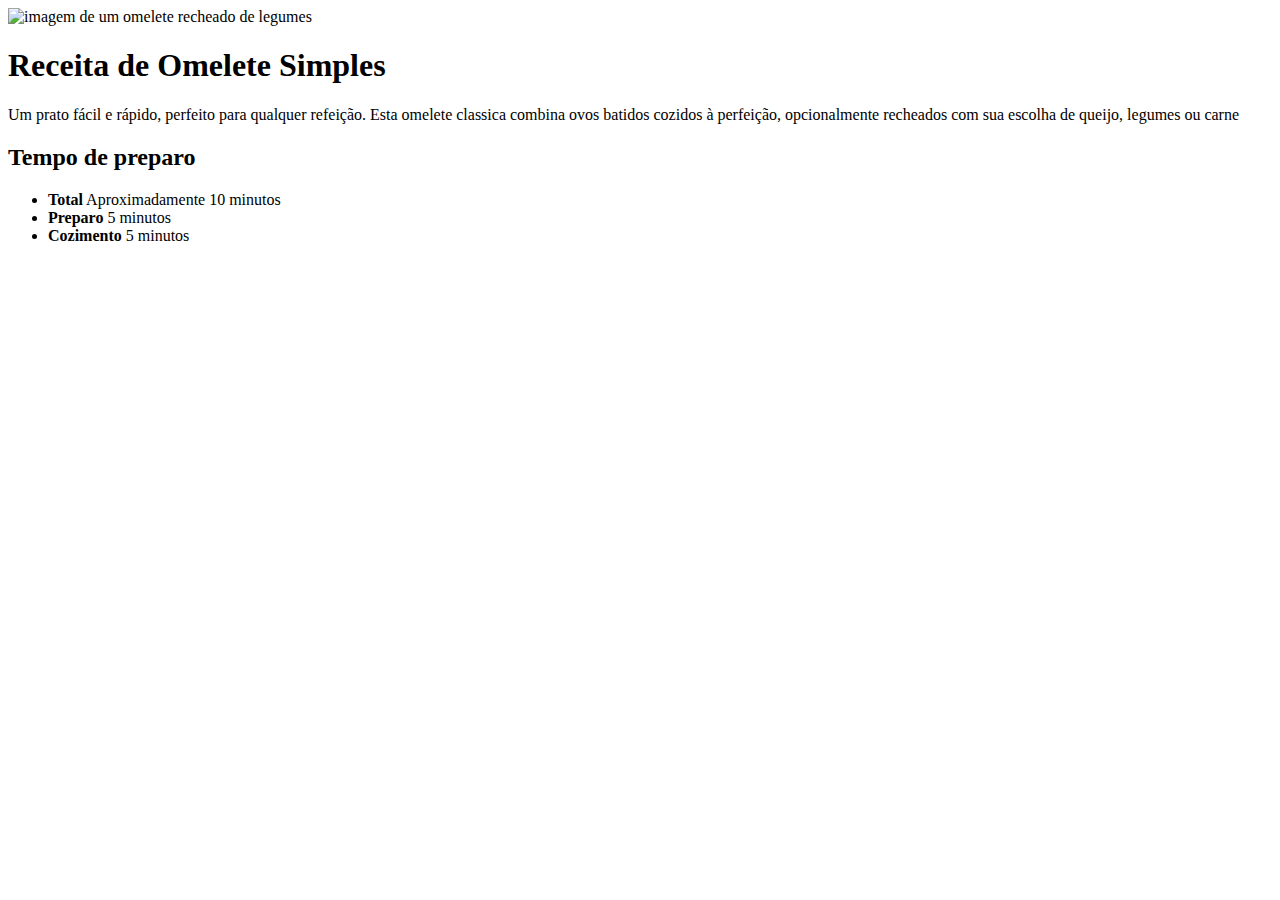
==== assets/index.html @ 8589ca60 "segundo commit do HTML" ====
<!DOCTYPE html>
<html lang="pt-BR">
<head>
    <meta charset="UTF-8">
    <meta name="viewport" content="width=device-width, initial-scale=1.0">
    <title>Receita do Omelete</title>
</head>
<body>
    <div>
        <img src="./image-omelette.jpeg" alt="imagem de um omelete recheado de legumes">

        <h1> Receita de Omelete Simples</h1>
        <p>Um prato fácil e rápido, perfeito para qualquer refeição. Esta omelete classica combina ovos batidos cozidos à perfeição, opcionalmente recheados com sua escolha de queijo, legumes ou carne</p>

        <div>
            <h2>Tempo de preparo</h2>
            
            <ul>
                <li>
                    <strong>Total</strong> Aproximadamente 10 minutos
                </li>
                <li>
                    <strong>Preparo</strong> 5 minutos
                </li>
                <li>
                    <strong>Cozimento</strong> 5 minutos
                </li>
            </ul>
        </div>
    </div>
</body>
</html>
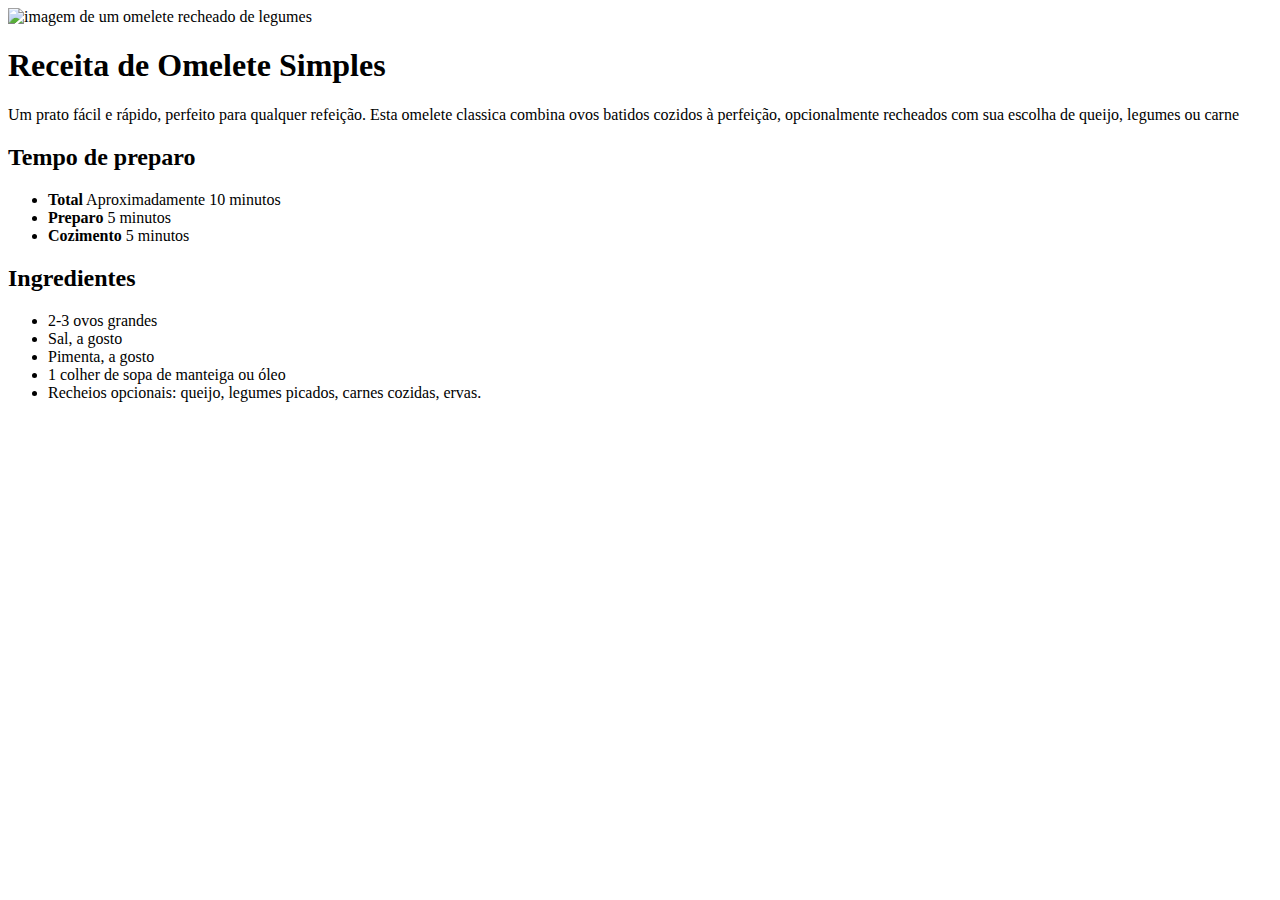
==== commit c4b026c2: "terceiro commit HTML" ====
--- a/assets/index.html
+++ b/assets/index.html
@@ -27,6 +27,18 @@
                 </li>
             </ul>
         </div>
+
+        <div>
+            <h2>Ingredientes</h2>
+
+            <ul>
+                <li>2-3 ovos grandes</li>
+                <li> Sal, a gosto</li>
+                <li>Pimenta, a gosto</li>
+                <li>1 colher de sopa de manteiga ou óleo</li>
+                <li>Recheios opcionais: queijo, legumes picados, carnes cozidas, ervas. </li>
+            </ul>
+        </div>
     </div>
 </body>
 </html>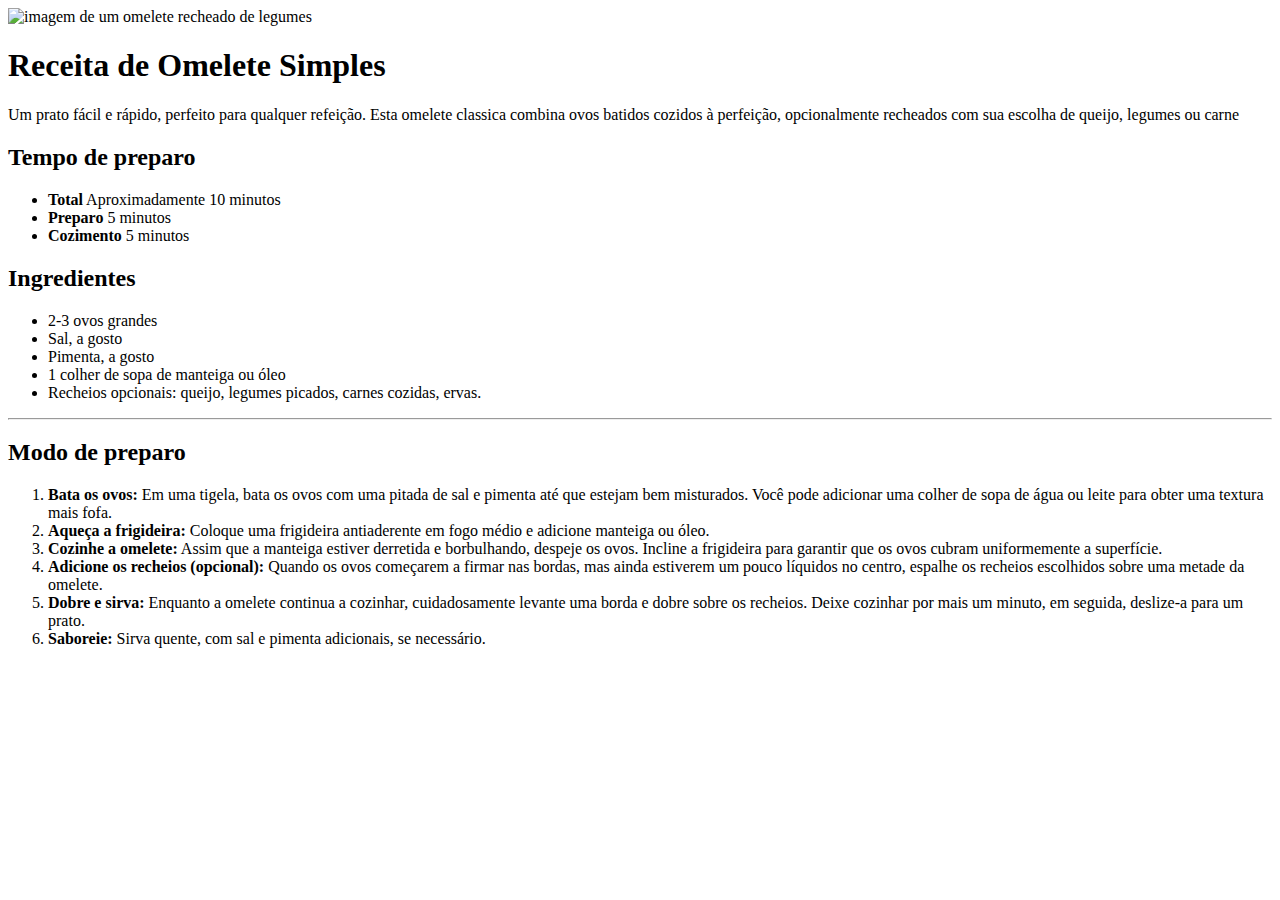
==== commit 8cdd473a: "quarto commit do html" ====
--- a/assets/index.html
+++ b/assets/index.html
@@ -39,6 +39,35 @@
                 <li>Recheios opcionais: queijo, legumes picados, carnes cozidas, ervas. </li>
             </ul>
         </div>
+
+        <hr>
+
+        <div>
+            <h2>Modo de preparo</h2>
+
+            <ol>
+                <li>
+                    <strong>Bata os ovos:</strong> Em uma tigela, bata os ovos com uma pitada de sal e pimenta até que estejam bem misturados. Você pode adicionar uma colher de sopa de água ou leite para obter uma textura mais fofa.
+                </li>
+                <li>
+                    <strong>Aqueça a frigideira:</strong>  Coloque uma frigideira antiaderente em fogo médio e adicione manteiga ou óleo.
+                </li>
+                <li> 
+                    <strong>Cozinhe a omelete:</strong>  Assim que a manteiga estiver derretida e borbulhando, despeje os ovos. Incline a frigideira para garantir que os ovos cubram uniformemente a superfície.
+                </li> 
+                <li>
+                    <strong>Adicione os recheios (opcional):</strong>  Quando os ovos começarem a firmar nas bordas, mas ainda estiverem um pouco líquidos no centro, espalhe os recheios escolhidos sobre uma metade da omelete.
+                </li>
+                <li>
+                    <strong>Dobre e sirva:</strong> Enquanto a omelete continua a cozinhar, cuidadosamente levante uma borda e dobre sobre os recheios. Deixe cozinhar por mais um minuto, em seguida, deslize-a para um prato.
+                </li>
+                <li>
+                    <strong>Saboreie:</strong> Sirva quente, com sal e pimenta adicionais, se necessário.
+                </li>
+
+            </ol>
+
+        </div>
     </div>
 </body>
 </html>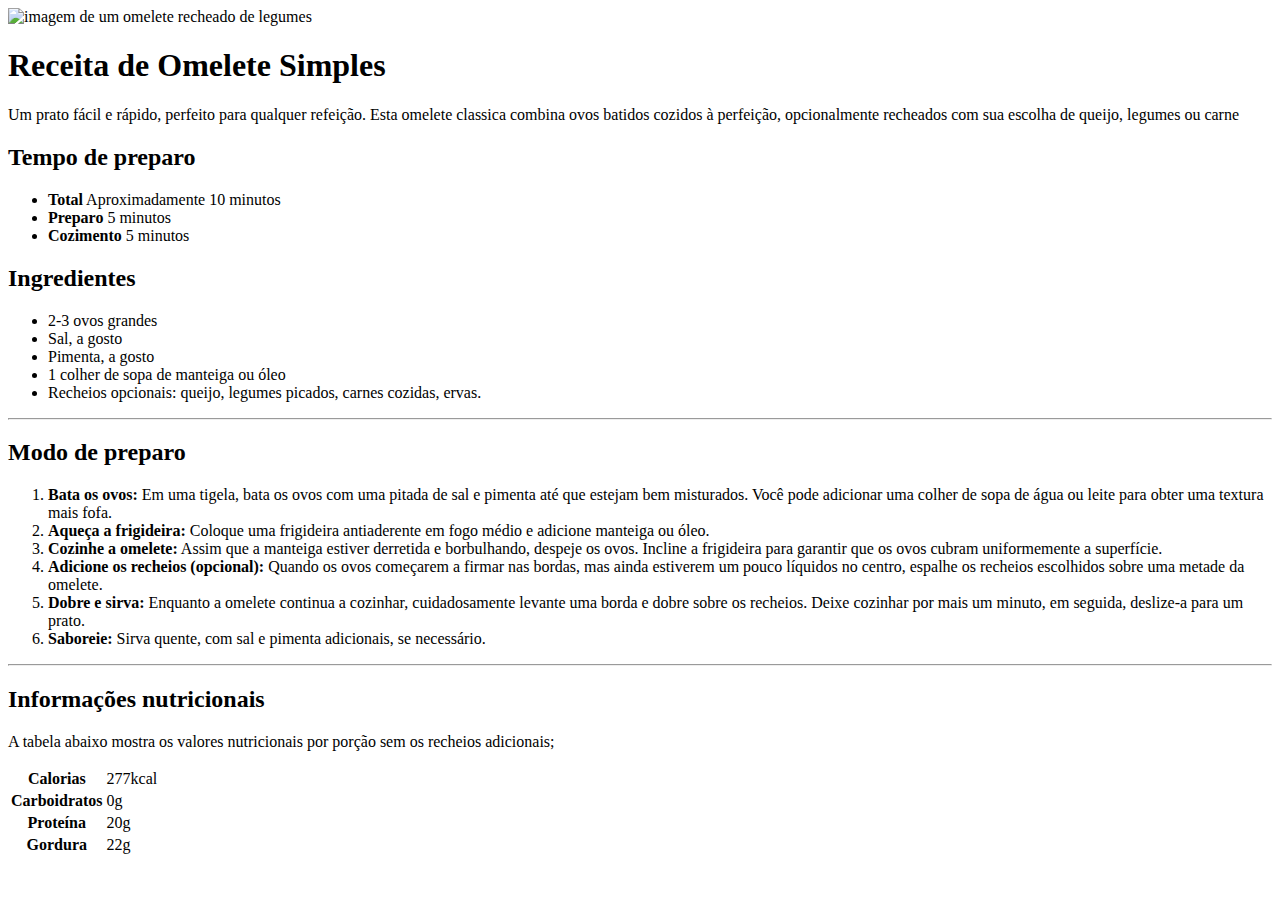
==== commit af327ff9: "quinto commit do html" ====
--- a/assets/index.html
+++ b/assets/index.html
@@ -40,7 +40,7 @@
             </ul>
         </div>
 
-        <hr>
+<hr>
 
         <div>
             <h2>Modo de preparo</h2>
@@ -64,9 +64,37 @@
                 <li>
                     <strong>Saboreie:</strong> Sirva quente, com sal e pimenta adicionais, se necessário.
                 </li>
-
             </ol>
 
+        </div>
+
+<hr>
+
+        <div> 
+            <h2>Informações nutricionais</h2>
+
+            <p>A tabela abaixo mostra os valores nutricionais por porção sem os recheios adicionais;</p>
+
+            <table>
+                <tr>
+                    <th>Calorias</th> 
+                    <td>277kcal</td>
+                </tr>
+                <tr>
+                    <th>Carboidratos</th>
+                    <td>0g</td>
+                </tr>
+                <tr>
+                    <th>Proteína</th>
+                    <td>20g</td>
+                </tr>
+                <tr>
+                    <th>Gordura</th>
+                    <td>22g</td>
+                </tr>
+
+
+            </table>
         </div>
     </div>
 </body>
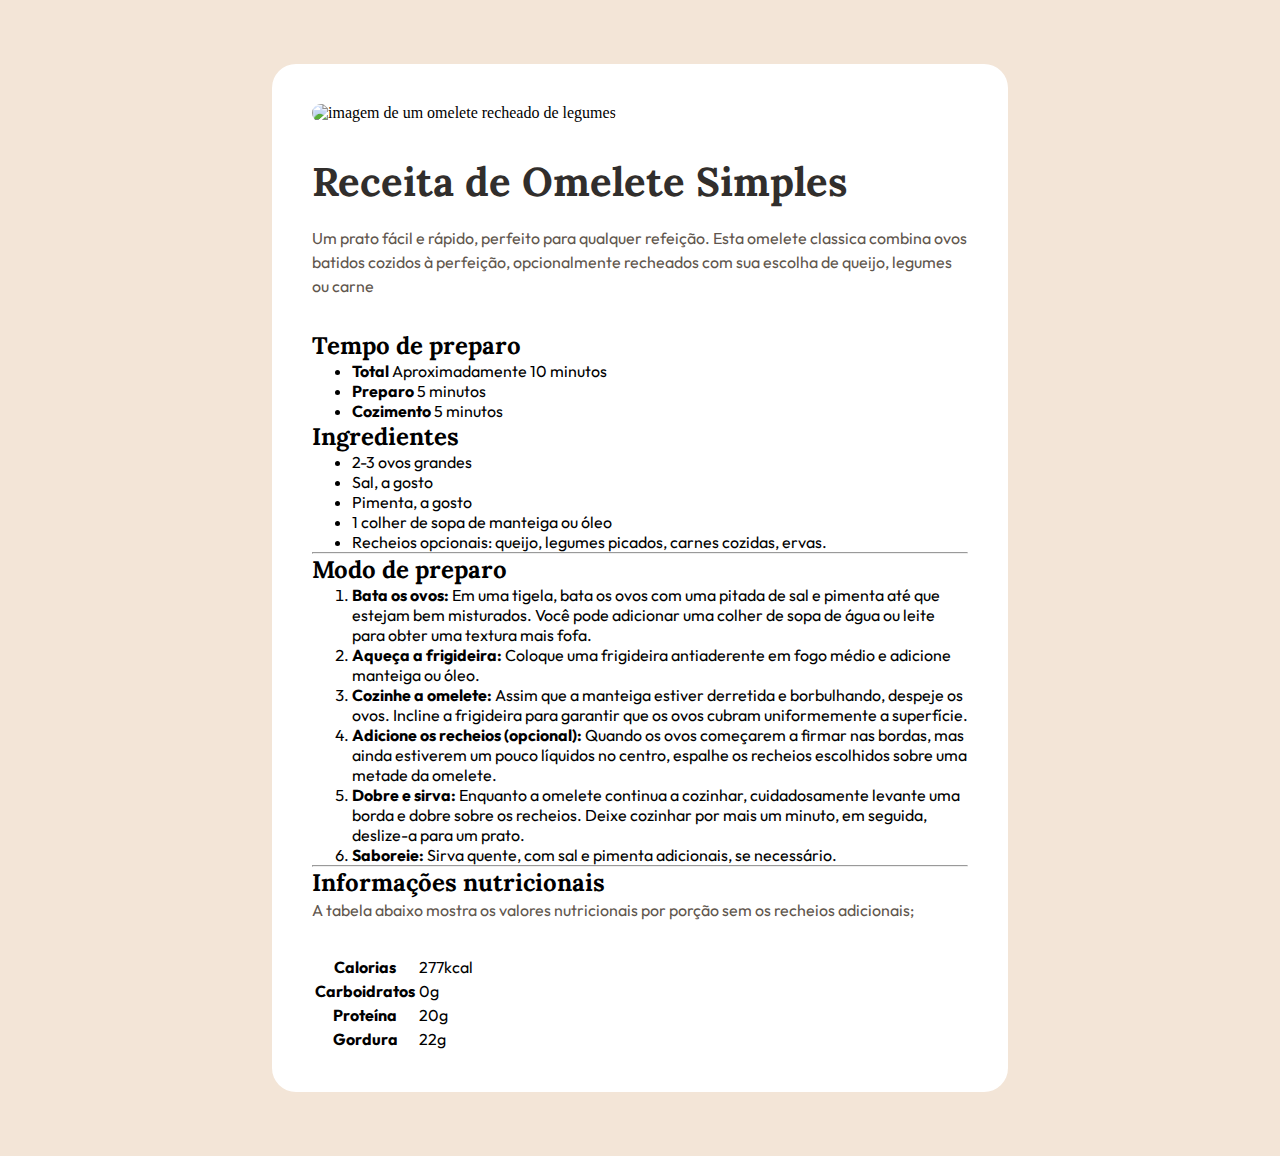
==== commit afe65312: "sexto commit do HTML" ====
--- a/assets/index.html
+++ b/assets/index.html
@@ -3,6 +3,10 @@
 <head>
     <meta charset="UTF-8">
     <meta name="viewport" content="width=device-width, initial-scale=1.0">
+    <link rel="preconnect" href="https://fonts.googleapis.com">
+    <link rel="preconnect" href="https://fonts.gstatic.com" crossorigin>
+    <link href="https://fonts.googleapis.com/css2?family=Lora:ital,wght@0,400..700;1,400..700&family=Outfit:wght@100..900&display=swap" rel="stylesheet">
+    <link rel="stylesheet" href="style.css">
     <title>Receita do Omelete</title>
 </head>
 <body>
@@ -12,7 +16,7 @@
         <h1> Receita de Omelete Simples</h1>
         <p>Um prato fácil e rápido, perfeito para qualquer refeição. Esta omelete classica combina ovos batidos cozidos à perfeição, opcionalmente recheados com sua escolha de queijo, legumes ou carne</p>
 
-        <div>
+        <div class="Tempo">
             <h2>Tempo de preparo</h2>
             
             <ul>
@@ -28,7 +32,7 @@
             </ul>
         </div>
 
-        <div>
+        <div class="Ingredientes">
             <h2>Ingredientes</h2>
 
             <ul>
@@ -42,7 +46,7 @@
 
 <hr>
 
-        <div>
+        <div class="modo">
             <h2>Modo de preparo</h2>
 
             <ol>
@@ -70,7 +74,7 @@
 
 <hr>
 
-        <div> 
+        <div class="informacoes"> 
             <h2>Informações nutricionais</h2>
 
             <p>A tabela abaixo mostra os valores nutricionais por porção sem os recheios adicionais;</p>
--- a/assets/style.css
+++ b/assets/style.css
@@ -0,0 +1,48 @@
+*  {
+    margin: 0;
+    
+    box-sizing: border-box;
+}
+
+body { 
+    background-color: #f3e5d7;
+}
+
+body > div {
+    background-color: #fff;
+    max-width: 736px;
+    margin-inline: auto;
+    margin-block: 64px;
+    padding: 40px;
+    border-radius: 24px;
+}
+
+div img {
+    width: 100%;
+    border-radius: 12px;
+    margin-bottom: 40px;
+}
+
+
+
+
+h1, h2 {
+    font-family: 'lora', serif;
+}
+
+h1 {
+    font-size: 40px;
+    color: #312e2c;
+    line-height: 100%;
+    margin-bottom: 24px;
+}
+
+p, li, th, td {
+    font-family: 'Outfit', sans-serif;
+}
+
+p { 
+    color: #5f564d;
+    line-height: 150%;
+    margin-bottom: 32px;
+}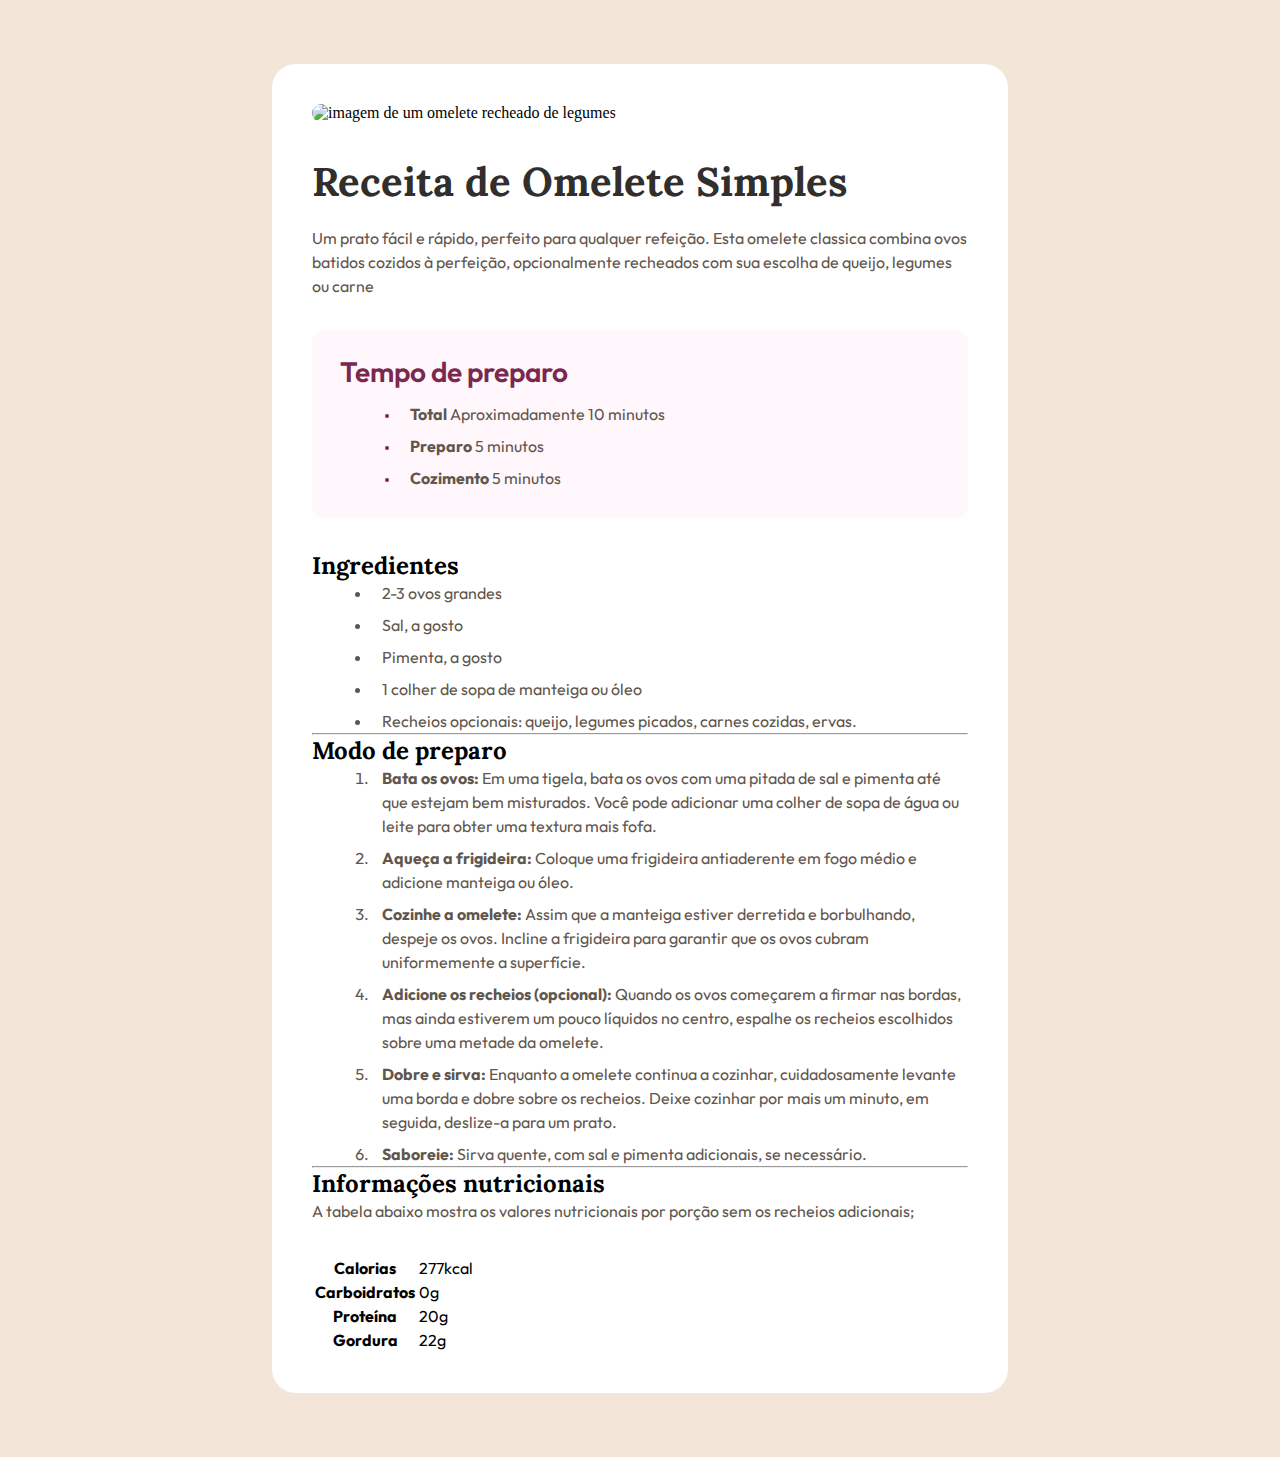
==== commit e2aa614e: "quinto commit do CSS" ====
--- a/assets/index.html
+++ b/assets/index.html
@@ -16,7 +16,7 @@
         <h1> Receita de Omelete Simples</h1>
         <p>Um prato fácil e rápido, perfeito para qualquer refeição. Esta omelete classica combina ovos batidos cozidos à perfeição, opcionalmente recheados com sua escolha de queijo, legumes ou carne</p>
 
-        <div class="Tempo">
+        <div class="tempo">
             <h2>Tempo de preparo</h2>
             
             <ul>
@@ -32,7 +32,7 @@
             </ul>
         </div>
 
-        <div class="Ingredientes">
+        <div class="ingredientes">
             <h2>Ingredientes</h2>
 
             <ul>
--- a/assets/style.css
+++ b/assets/style.css
@@ -45,4 +45,44 @@
     color: #5f564d;
     line-height: 150%;
     margin-bottom: 32px;
+}
+
+.tempo {
+  background-color: #fff7fb;
+  padding: 28px;
+  border-radius: 12px;
+  margin-bottom: 32px;
+}
+
+.tempo h2 {
+    font-size: 28px;
+    font-weight: 600;
+    line-height: 100%;
+    font-family: 'Outfit', sans-serif;
+    color: #7a284e;
+    margin-bottom: 16px;
+}
+
+
+li {
+   padding-left: 10px; 
+   color: #5f564d;
+   line-height: 150%;
+}
+
+
+li + li {
+    margin-top: 8px;
+}
+
+
+ol, ul {
+    margin-left: 20px;
+
+}
+
+
+.tempo li::marker {
+    color: #7a284e;
+    font-size: 12px;
 }